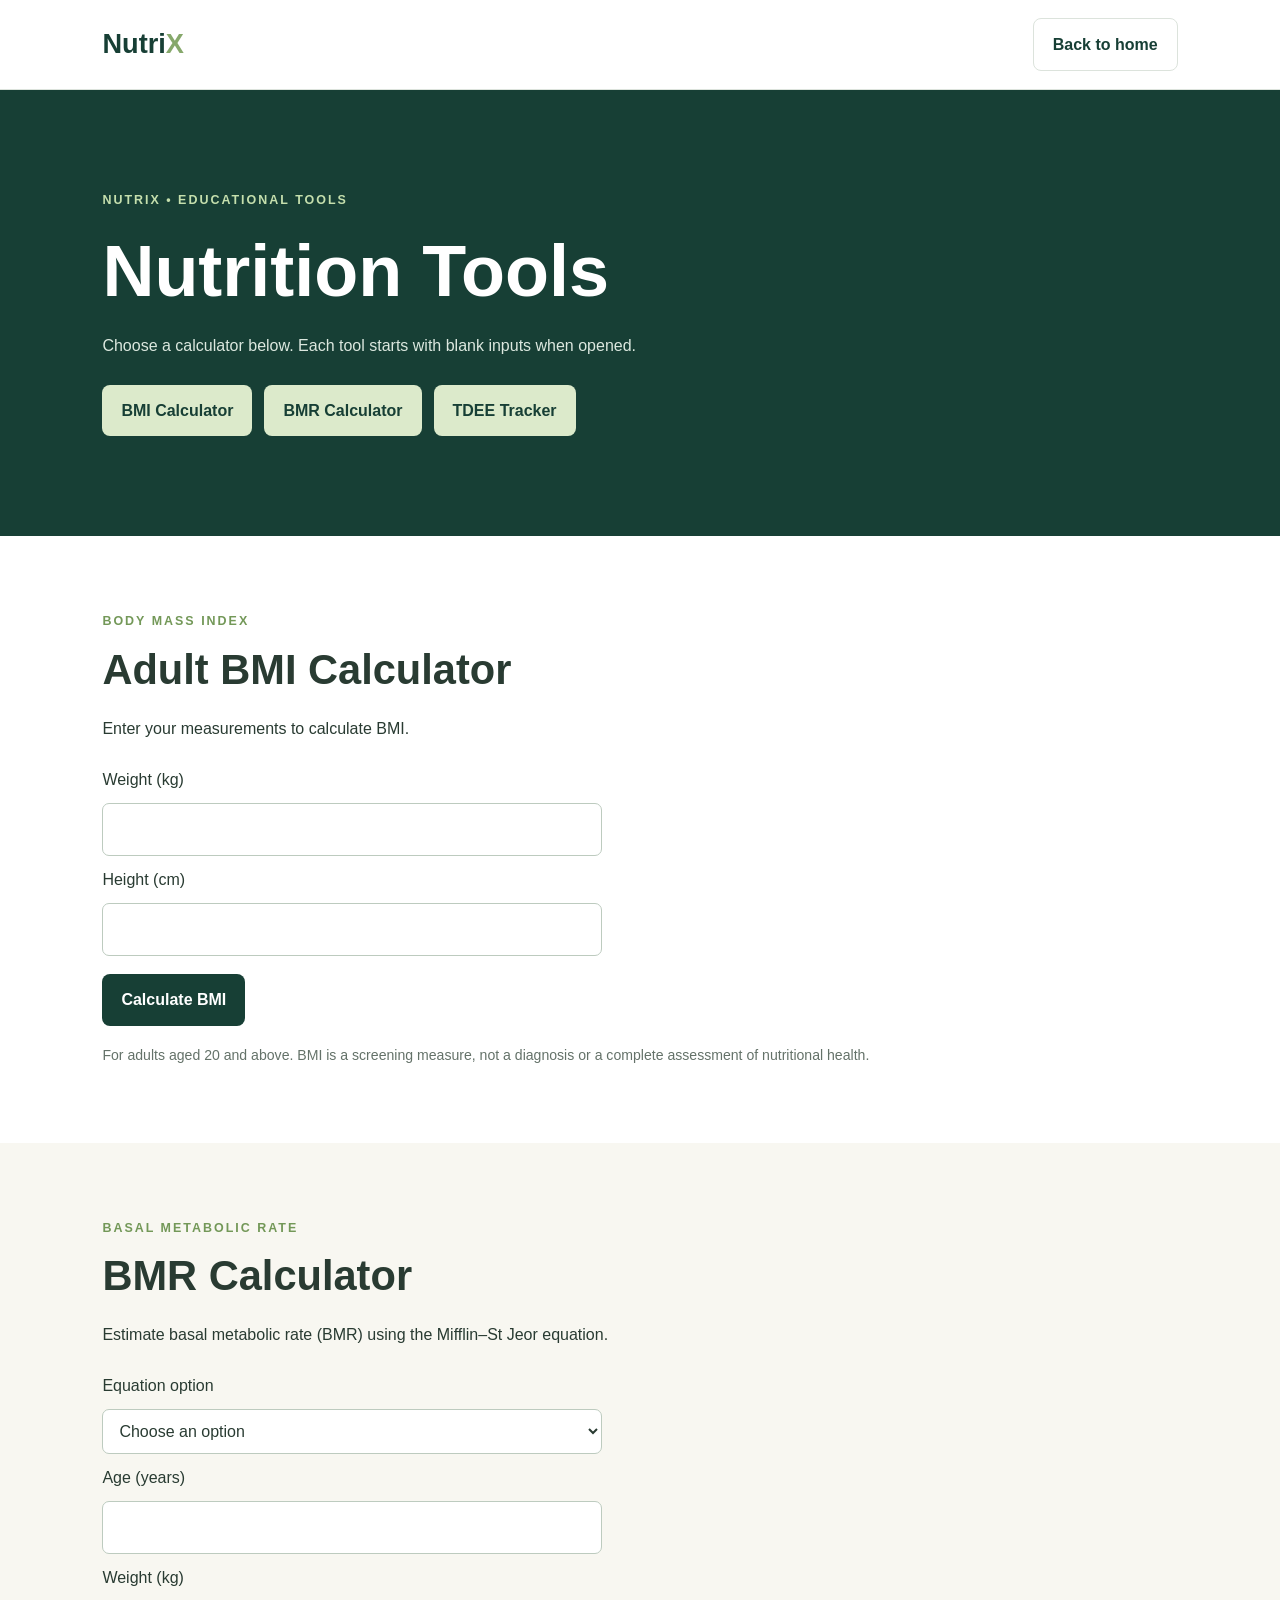
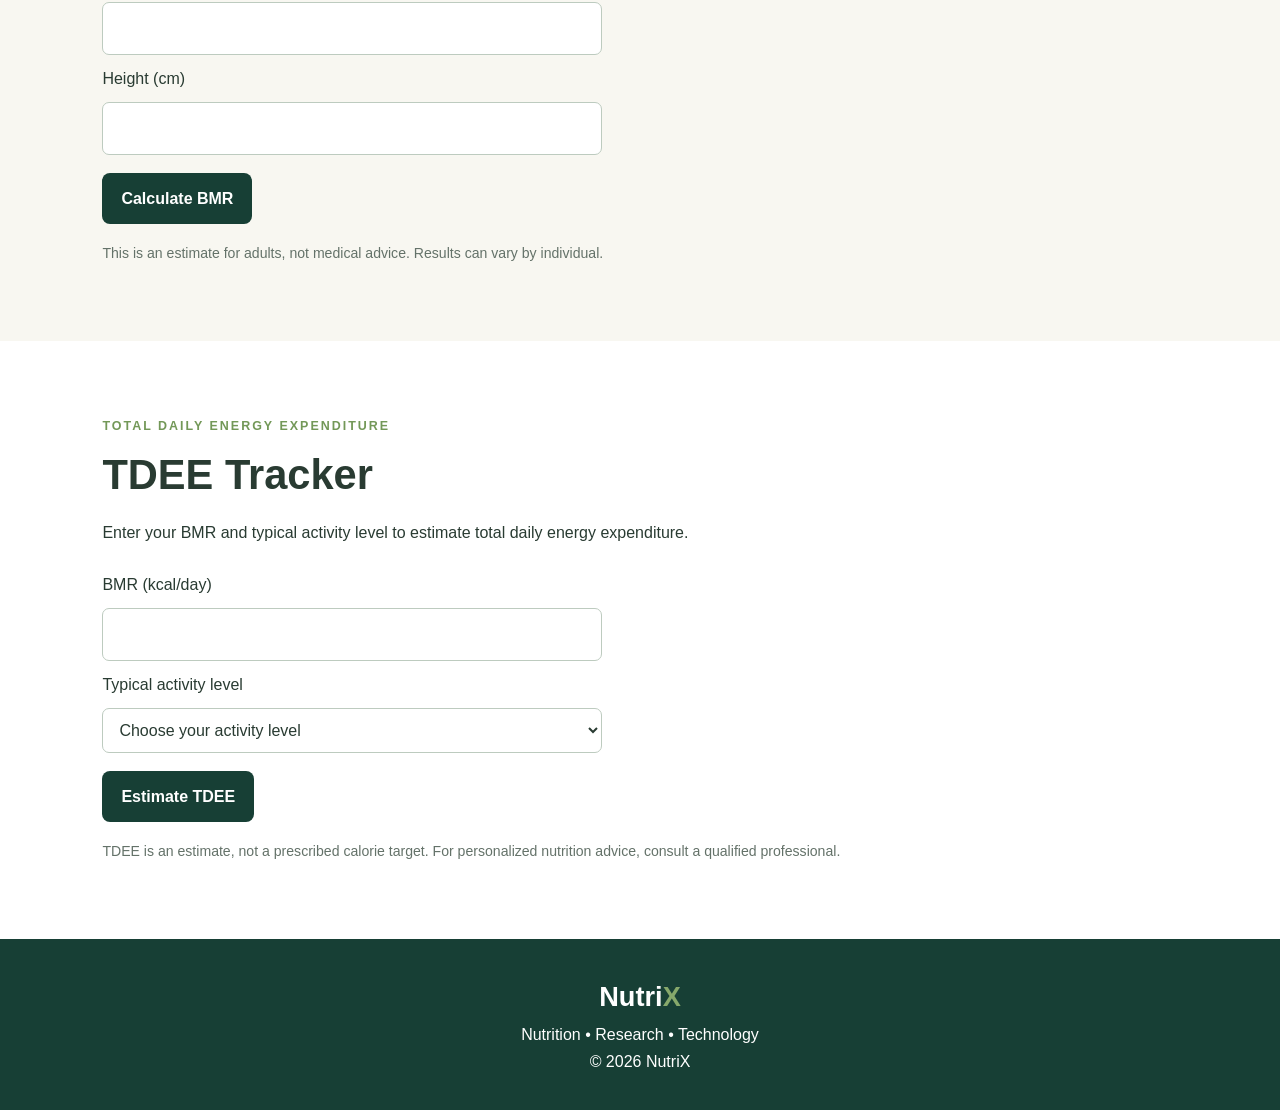
==== nutrition-tools.html @ 6fb64735 "Initial commit: Finished NutriX landing page UI" ====
<!DOCTYPE html>
<html lang="en">
<head>
  <meta charset="UTF-8">
  <meta name="viewport" content="width=device-width, initial-scale=1.0">
  <meta name="description" content="NutriX nutrition calculators: BMI, BMR and TDEE estimates.">
  <title>Nutrition Tools | NutriX</title>
  <link rel="stylesheet" href="style.css">
  <script src="nutrition-tools.js" defer></script>
</head>
<body>
  <header class="navbar tools-navbar">
    <a class="logo" href="index.html">Nutri<span>X</span></a>
    <a class="button tools-home-link" href="index.html">Back to home</a>
  </header>

  <main>
    <section class="hero tools-hero">
      <p class="eyebrow">NUTRIX • EDUCATIONAL TOOLS</p>
      <h1>Nutrition Tools</h1>
      <p>Choose a calculator below. Each tool starts with blank inputs when opened.</p>
      <div class="tools-page-links">
        <a class="button primary" href="#bmi">BMI Calculator</a>
        <a class="button primary" href="#bmr">BMR Calculator</a>
        <a class="button primary" href="#tdee">TDEE Tracker</a>
      </div>
    </section>

    <section class="section" id="bmi">
      <p class="eyebrow">BODY MASS INDEX</p>
      <h2>Adult BMI Calculator</h2>
      <p>Enter your measurements to calculate BMI.</p>
      <form id="bmiForm" class="tool-form">
        <label for="weight">Weight (kg)</label>
        <input id="weight" type="number" min="1" max="500" step="0.1" required>
        <label for="height">Height (cm)</label>
        <input id="height" type="number" min="50" max="250" step="0.1" required>
        <button class="button primary" type="submit">Calculate BMI</button>
      </form>
      <p id="bmiResult" class="result" aria-live="polite"></p>
      <p class="note">For adults aged 20 and above. BMI is a screening measure, not a diagnosis or a complete assessment of nutritional health.</p>
    </section>

    <section class="section shaded" id="bmr">
      <p class="eyebrow">BASAL METABOLIC RATE</p>
      <h2>BMR Calculator</h2>
      <p>Estimate basal metabolic rate (BMR) using the Mifflin–St Jeor equation.</p>
      <form id="bmrForm" class="tool-form">
        <label for="bmrSex">Equation option</label>
        <select id="bmrSex" required>
          <option value="">Choose an option</option>
          <option value="male">Male</option>
          <option value="female">Female</option>
        </select>
        <label for="bmrAge">Age (years)</label>
        <input id="bmrAge" type="number" min="18" max="120" required>
        <label for="bmrWeight">Weight (kg)</label>
        <input id="bmrWeight" type="number" min="1" max="500" step="0.1" required>
        <label for="bmrHeight">Height (cm)</label>
        <input id="bmrHeight" type="number" min="50" max="250" step="0.1" required>
        <button class="button primary" type="submit">Calculate BMR</button>
      </form>
      <p id="bmrResult" class="result" aria-live="polite"></p>
      <p class="note">This is an estimate for adults, not medical advice. Results can vary by individual.</p>
    </section>

    <section class="section" id="tdee">
      <p class="eyebrow">TOTAL DAILY ENERGY EXPENDITURE</p>
      <h2>TDEE Tracker</h2>
      <p>Enter your BMR and typical activity level to estimate total daily energy expenditure.</p>
      <form id="tdeeForm" class="tool-form">
        <label for="tdeeBmr">BMR (kcal/day)</label>
        <input id="tdeeBmr" type="number" min="500" max="6000" step="1" required>
        <label for="activityLevel">Typical activity level</label>
        <select id="activityLevel" required>
          <option value="">Choose your activity level</option>
          <option value="1.2">Sedentary — little or no exercise</option>
          <option value="1.375">Light — exercise 1–3 days/week</option>
          <option value="1.55">Moderate — exercise 3–5 days/week</option>
          <option value="1.725">Very active — exercise 6–7 days/week</option>
          <option value="1.9">Extra active — intense exercise or physical job</option>
        </select>
        <button class="button primary" type="submit">Estimate TDEE</button>
      </form>
      <p id="tdeeResult" class="result" aria-live="polite"></p>
      <p class="note">TDEE is an estimate, not a prescribed calorie target. For personalized nutrition advice, consult a qualified professional.</p>
    </section>
  </main>

  <footer>
    <a class="logo" href="index.html">Nutri<span>X</span></a>
    <p>Nutrition • Research • Technology</p>
    <p>© <span id="year"></span> NutriX</p>
  </footer>
</body>
</html>
---- style.css ----
:root {
  --green: #173f35;
  --green-light: #e6eedf;
  --cream: #f8f7f1;
  --white: #ffffff;
  --text: #293b32;
  --muted: #647269;
  --border: #dce3dc;
}

* {
  box-sizing: border-box;
  margin: 0;
  padding: 0;
}

html {
  scroll-behavior: smooth;
  scroll-padding-top: 90px;
}

body {
  font-family: Arial, Helvetica, sans-serif;
  color: var(--text);
  line-height: 1.7;
  background: var(--white);
}

a {
  color: inherit;
  text-decoration: none;
}

.navbar {
  display: flex;
  justify-content: space-between;
  align-items: center;
  gap: 20px;
  padding: 18px 8%;
  background: var(--white);
  border-bottom: 1px solid var(--border);
  position: sticky;
  top: 0;
  z-index: 10;
}

.logo {
  font-size: 1.7rem;
  font-weight: 800;
  color: var(--green);
}

.logo span {
  color: #86a86b;
}

nav {
  display: flex;
  align-items: center;
  gap: 22px;
}

nav a:hover {
  color: #739858;
}

.nav-dropdown {
  position: relative;
}

.nav-dropdown-toggle {
  padding: 0;
  border: 0;
  background: transparent;
  color: inherit;
  font: inherit;
  cursor: pointer;
}

.nav-dropdown-toggle:hover,
.nav-dropdown-toggle:focus-visible {
  color: #739858;
}

.nav-dropdown-toggle span {
  margin-left: 3px;
}

.nav-dropdown-menu {
  position: absolute;
  top: 100%;
  left: -16px;
  display: none;
  min-width: 190px;
  padding: 8px;
  background: var(--white);
  border: 1px solid var(--border);
  border-radius: 10px;
  box-shadow: 0 12px 28px rgb(23 63 53 / 14%);
}

.nav-dropdown:hover .nav-dropdown-menu,
.nav-dropdown:focus-within .nav-dropdown-menu,
.nav-dropdown-menu.open {
  display: grid;
}

.nav-dropdown-menu a {
  display: block;
  padding: 9px 10px;
  border-radius: 6px;
  white-space: nowrap;
}

.nav-dropdown-menu a:hover,
.nav-dropdown-menu a:focus-visible {
  background: var(--green-light);
}

.menu-toggle {
  display: none;
  font-size: 1.5rem;
  border: 0;
  background: transparent;
  cursor: pointer;
}

.hero {
  background: var(--green);
  color: var(--white);
  padding: 100px 8%;
}

.hero h1 {
  font-size: clamp(2.5rem, 6vw, 4.5rem);
  line-height: 1.12;
  max-width: 800px;
  margin: 20px 0;
}

.hero > p:not(.eyebrow) {
  max-width: 600px;
  color: #dce8df;
}

.eyebrow {
  color: #739858;
  font-size: 0.78rem;
  font-weight: 700;
  letter-spacing: 2px;
}

.hero .eyebrow {
  color: #c5dfad;
}

.hero-actions {
  display: flex;
  flex-wrap: wrap;
  gap: 12px;
  margin-top: 28px;
}

.button {
  display: inline-block;
  padding: 12px 19px;
  border: 0;
  border-radius: 8px;
  font: inherit;
  font-weight: 700;
  cursor: pointer;
}

.primary {
  background: #dceacb;
  color: var(--green);
}

.secondary {
  border: 1px solid #a8c4b3;
  color: var(--white);
}

.section {
  padding: 75px 8%;
}

.section h2 {
  font-size: clamp(1.8rem, 4vw, 2.6rem);
  line-height: 1.2;
  margin: 12px 0 20px;
}

.section > p:not(.eyebrow) {
  max-width: 780px;
}

.shaded {
  background: var(--cream);
}

.tool-cards {
  display: grid;
  grid-template-columns: repeat(3, minmax(0, 1fr));
  gap: 18px;
  margin-top: 28px;
}

.tool-card {
  display: flex;
  flex-direction: column;
  align-items: flex-start;
  min-height: 220px;
  padding: 23px;
  background: var(--white);
  border: 1px solid var(--border);
  border-radius: 12px;
  transition: transform 160ms ease, box-shadow 160ms ease;
}

.tool-card:hover,
.tool-card:focus-visible {
  transform: translateY(-3px);
  box-shadow: 0 10px 24px rgb(23 63 53 / 12%);
}

.tool-card-icon {
  margin-bottom: 12px;
  font-size: 1.7rem;
}

.tool-card h3 {
  margin-bottom: 5px;
}

.tool-card p {
  color: var(--muted);
}

.tool-card-link {
  margin-top: auto;
  padding-top: 15px;
  color: var(--green);
  font-weight: 700;
}

.tools-page-links {
  display: flex;
  flex-wrap: wrap;
  gap: 12px;
  margin-top: 26px;
}

.tools-page-links .button {
  background: #dceacb;
  color: var(--green);
}

.tools-home-link {
  border: 1px solid var(--border);
  color: var(--green);
}

.cards {
  display: grid;
  grid-template-columns: repeat(3, minmax(0, 1fr));
  gap: 20px;
}

.card {
  background: var(--white);
  border: 1px solid var(--border);
  border-radius: 12px;
  padding: 24px;
  margin-top: 20px;
}

.card h3 {
  margin-bottom: 10px;
}

.tool-form {
  display: grid;
  gap: 10px;
  max-width: 500px;
  margin-top: 24px;
}

.tool-form input,
.tool-form textarea,
.tool-form select {
  width: 100%;
  padding: 12px;
  border: 1px solid #bdcbbf;
  border-radius: 7px;
  background: var(--white);
  color: var(--text);
  font: inherit;
}

.tool-form input:focus,
.tool-form textarea:focus,
.tool-form select:focus {
  outline: 2px solid #739858;
  outline-offset: 2px;
}

.tool-form .button {
  justify-self: start;
  background: var(--green);
  color: var(--white);
  margin-top: 8px;
}

.result {
  margin-top: 18px;
  font-weight: 700;
}

.note {
  margin-top: 16px;
  font-size: 0.88rem;
  color: var(--muted);
}

footer {
  text-align: center;
  padding: 35px 8%;
  background: var(--green);
  color: var(--white);
}

footer .logo {
  color: var(--white);
}

.whatsapp-button {
  position: fixed;
  right: 24px;
  bottom: 24px;
  z-index: 20;
  display: inline-flex;
  align-items: center;
  gap: 9px;
  padding: 12px 17px;
  border-radius: 999px;
  background: #25d366;
  color: #073b20;
  font-weight: 700;
  box-shadow: 0 4px 16px rgb(0 0 0 / 22%);
  transition: transform 160ms ease, box-shadow 160ms ease;
}

.whatsapp-button:hover {
  transform: translateY(-2px);
  box-shadow: 0 7px 20px rgb(0 0 0 / 26%);
}

.whatsapp-button:focus-visible {
  outline: 3px solid var(--green);
  outline-offset: 3px;
}

.whatsapp-button svg {
  width: 25px;
  height: 25px;
}

@media (max-width: 760px) {
  .navbar {
    padding: 15px 5%;
  }

  .menu-toggle {
    display: block;
    color: var(--green);
  }

  nav {
    display: none;
    position: absolute;
    top: 100%;
    left: 0;
    right: 0;
    background: var(--white);
    padding: 20px 5%;
    border-bottom: 1px solid var(--border);
    flex-direction: column;
    align-items: flex-start;
  }

  nav.open {
    display: flex;
  }

  .nav-dropdown {
    width: 100%;
  }

  .nav-dropdown-menu {
    position: static;
    min-width: 0;
    padding: 4px 0 0 14px;
    border: 0;
    border-radius: 0;
    box-shadow: none;
  }

  .nav-dropdown:hover .nav-dropdown-menu,
  .nav-dropdown:focus-within .nav-dropdown-menu,
  .nav-dropdown-menu.open {
    display: grid;
  }

  .hero,
  .section {
    padding: 60px 6%;
  }

  .cards {
    grid-template-columns: 1fr;
  }

  .tool-cards {
    grid-template-columns: 1fr;
  }

  .whatsapp-button {
    right: 16px;
    bottom: 16px;
  }
}
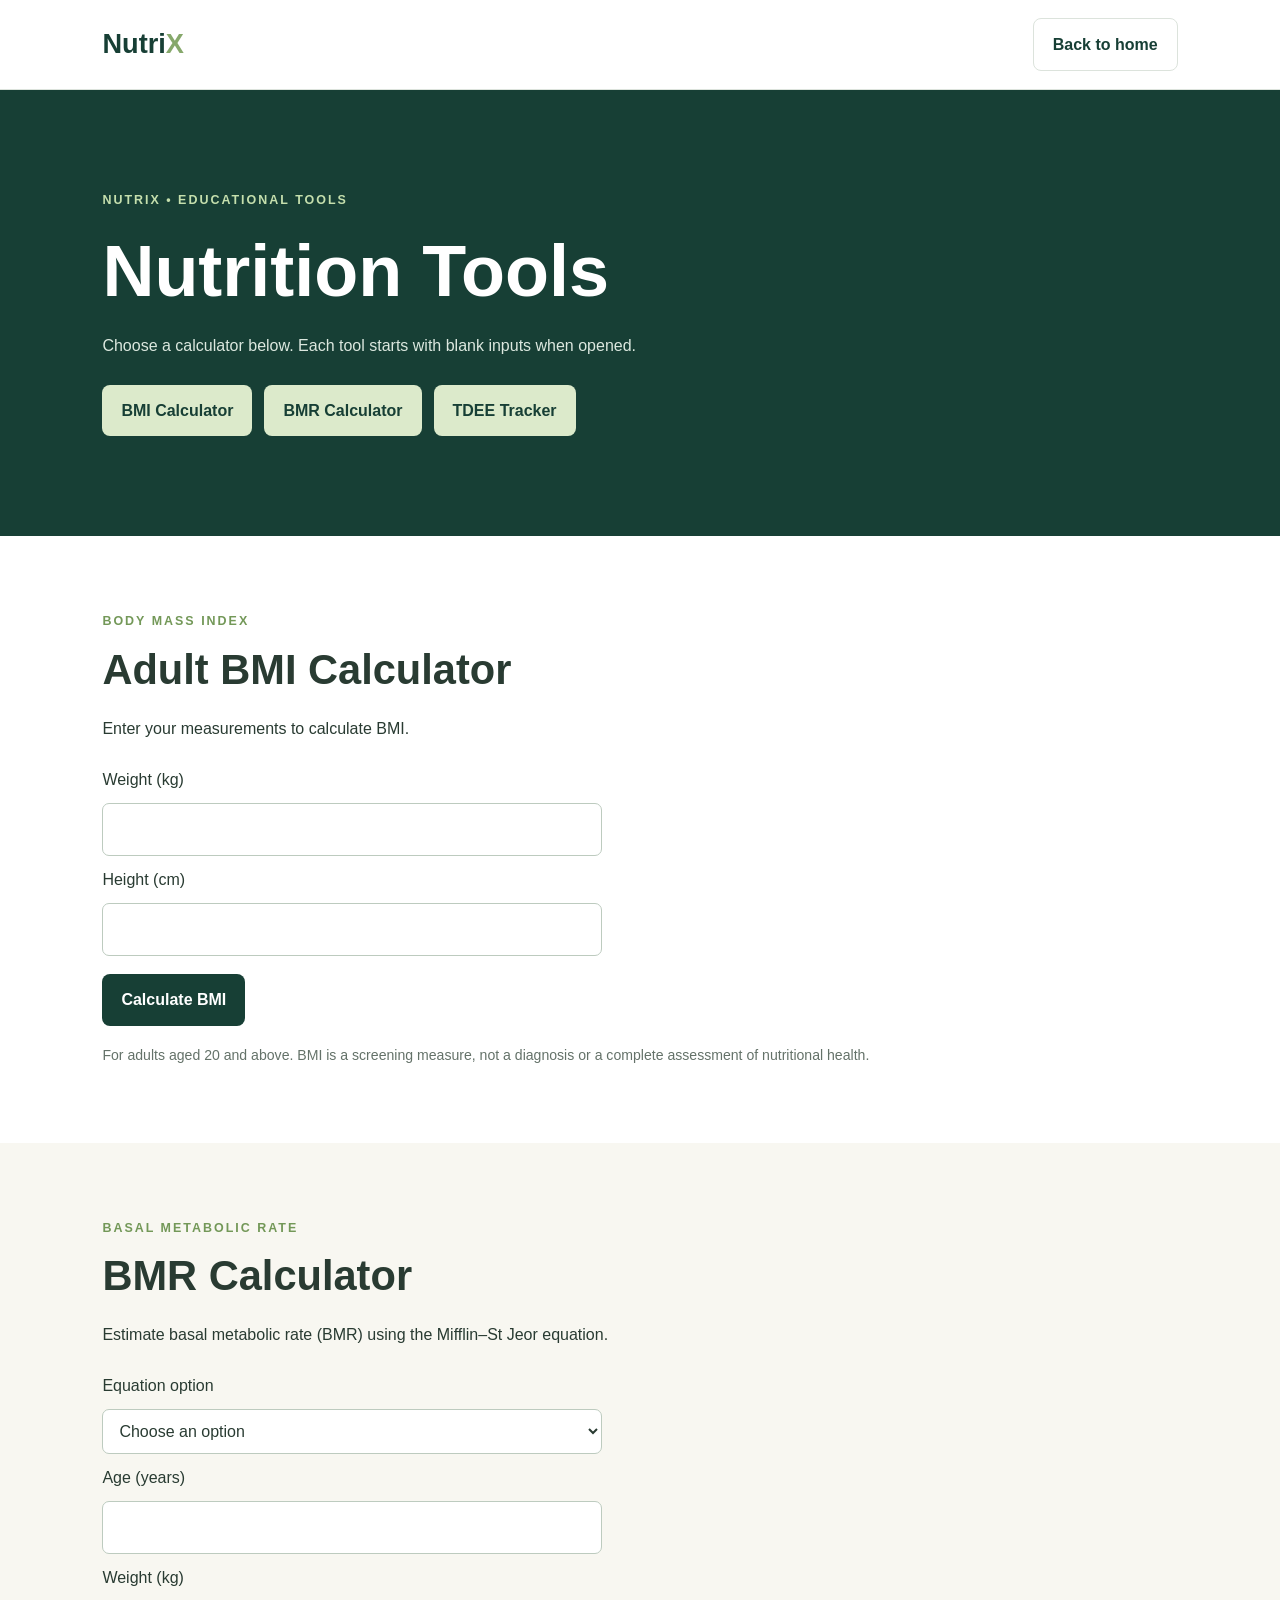
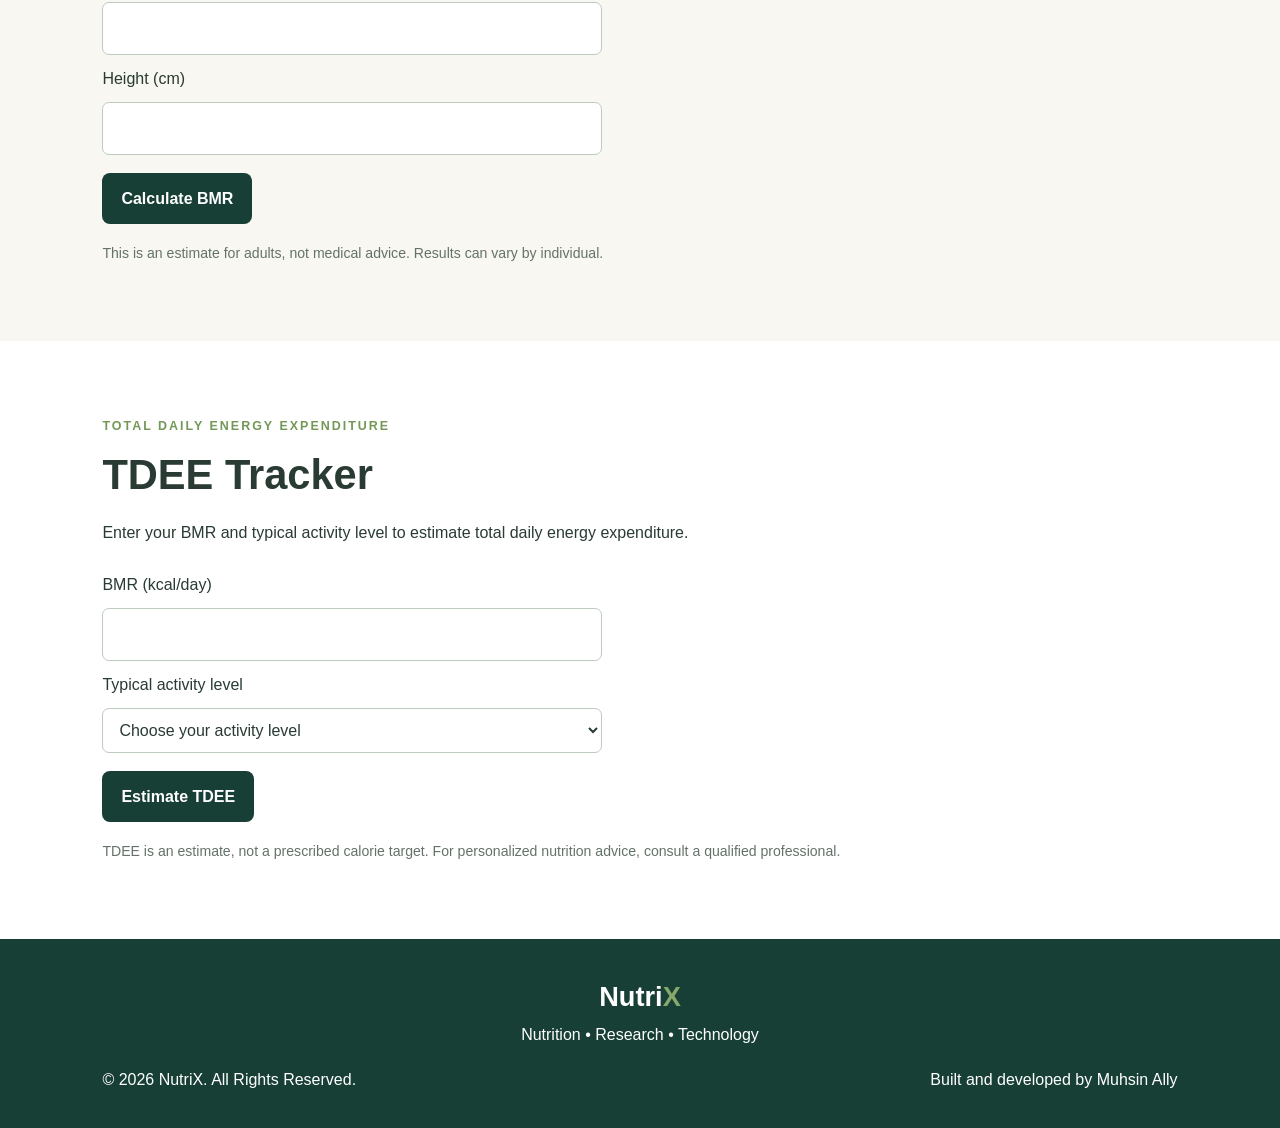
==== commit a230fc4a: "Update footer and mobile header layout Co-authored-by: Copilot <223556219+Copilot@users.noreply.gith" ====
--- a/nutrition-tools.html
+++ b/nutrition-tools.html
@@ -90,7 +90,10 @@
   <footer>
     <a class="logo" href="index.html">Nutri<span>X</span></a>
     <p>Nutrition • Research • Technology</p>
-    <p>© <span id="year"></span> NutriX</p>
+    <div class="footer-bottom">
+      <p>© <span id="year"></span> NutriX. All Rights Reserved.</p>
+      <p>Built and developed by Muhsin Ally</p>
+    </div>
   </footer>
 </body>
 </html>
--- a/style.css
+++ b/style.css
@@ -325,6 +325,7 @@
 }
 
 footer {
+  position: relative;
   text-align: center;
   padding: 35px 8%;
   background: var(--green);
@@ -335,10 +336,18 @@
   color: var(--white);
 }
 
+.footer-bottom {
+  display: flex;
+  justify-content: space-between;
+  gap: 16px;
+  margin-top: 18px;
+  text-align: left;
+}
+
 .whatsapp-button {
-  position: fixed;
-  right: 24px;
-  bottom: 24px;
+  position: absolute;
+  top: 24px;
+  right: 8%;
   z-index: 20;
   display: inline-flex;
   align-items: center;
@@ -374,7 +383,12 @@
 
   .menu-toggle {
     display: block;
+    order: -1;
     color: var(--green);
+  }
+
+  .navbar .logo {
+    order: 1;
   }
 
   nav {
@@ -426,8 +440,20 @@
     grid-template-columns: 1fr;
   }
 
+  .footer-bottom {
+    flex-direction: column;
+    align-items: center;
+    gap: 4px;
+    text-align: center;
+  }
+
   .whatsapp-button {
-    right: 16px;
-    bottom: 16px;
+    top: 14px;
+    right: 5%;
+    padding: 8px;
+  }
+
+  .whatsapp-button span {
+    display: none;
   }
 }
